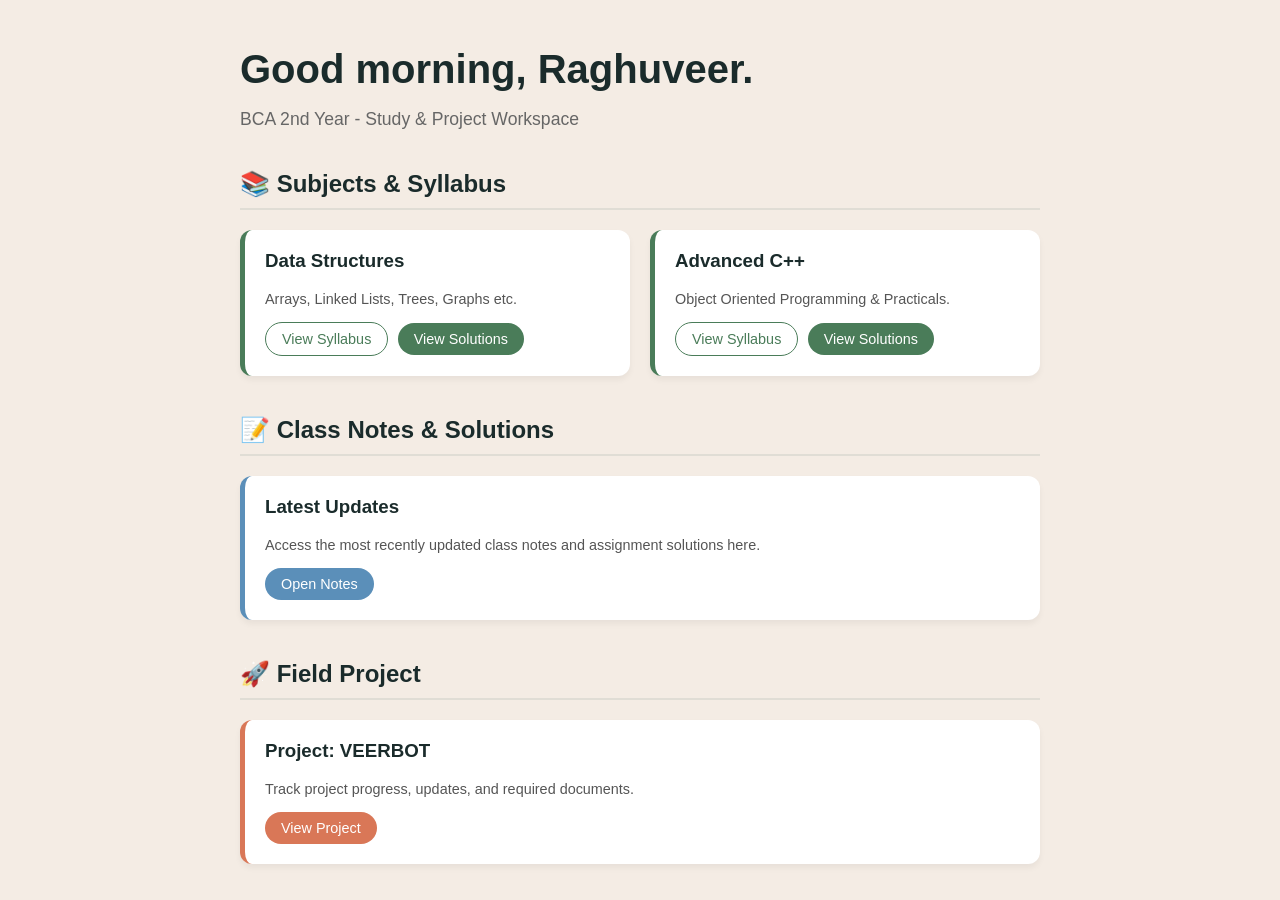
==== templates/index.html @ 120b3459 "Rename index.html to templates/index.html" ====
<!DOCTYPE html>
<html lang="en">
<head>
    <meta charset="UTF-8">
    <meta name="viewport" content="width=device-width, initial-scale=1.0">
    <title>Personal Workspace - Raghuveer</title>
    <style>
        body {
            font-family: 'Segoe UI', Tahoma, Geneva, Verdana, sans-serif;
            background-color: #f4ece4;
            color: #333;
            margin: 0;
            padding: 20px;
        }
        .container {
            max-width: 800px;
            margin: 0 auto;
        }
        h1 {
            font-size: 2.5em;
            color: #1a2b2b;
            margin-bottom: 5px;
        }
        p.subtitle {
            color: #666;
            margin-bottom: 30px;
            font-size: 1.1em;
        }
        .section-title {
            font-size: 1.5em;
            color: #1a2b2b;
            margin-top: 40px;
            border-bottom: 2px solid #e0ddd5;
            padding-bottom: 10px;
        }
        .card-grid {
            display: grid;
            grid-template-columns: repeat(auto-fit, minmax(250px, 1fr));
            gap: 20px;
            margin-top: 20px;
        }
        .card {
            background-color: #ffffff;
            border-radius: 12px;
            padding: 20px;
            box-shadow: 0 4px 6px rgba(0,0,0,0.05);
            border-left: 5px solid #4a7c59;
        }
        .card h3 {
            margin-top: 0;
            color: #1a2b2b;
        }
        .card p {
            color: #555;
            font-size: 0.9em;
            margin-bottom: 15px;
        }
        .btn {
            display: inline-block;
            background-color: #4a7c59;
            color: white;
            padding: 8px 16px;
            border-radius: 20px;
            text-decoration: none;
            font-size: 0.9em;
            margin-right: 5px;
            border: none;
        }
        .btn-outline {
            background-color: transparent;
            color: #4a7c59;
            border: 1px solid #4a7c59;
        }
    </style>
</head>
<body>
    <div class="container">
        <h1>Good morning, Raghuveer.</h1>
        <p class="subtitle">BCA 2nd Year - Study & Project Workspace</p>

        <h2 class="section-title">📚 Subjects & Syllabus</h2>
        <div class="card-grid">
            <div class="card">
                <h3>Data Structures</h3>
                <p>Arrays, Linked Lists, Trees, Graphs etc.</p>
                <a href="#" class="btn btn-outline">View Syllabus</a>
                <a href="#" class="btn">View Solutions</a>
            </div>
            <div class="card">
                <h3>Advanced C++</h3>
                <p>Object Oriented Programming & Practicals.</p>
                <a href="#" class="btn btn-outline">View Syllabus</a>
                <a href="#" class="btn">View Solutions</a>
            </div>
        </div>

        <h2 class="section-title">📝 Class Notes & Solutions</h2>
        <div class="card-grid">
            <div class="card" style="border-left-color: #5b8fb9;">
                <h3>Latest Updates</h3>
                <p>Access the most recently updated class notes and assignment solutions here.</p>
                <a href="#" class="btn" style="background-color: #5b8fb9;">Open Notes</a>
            </div>
        </div>

        <h2 class="section-title">🚀 Field Project</h2>
        <div class="card-grid">
            <div class="card" style="border-left-color: #d97757;">
                <h3>Project: VEERBOT</h3>
                <p>Track project progress, updates, and required documents.</p>
                <a href="#" class="btn" style="background-color: #d97757;">View Project</a>
            </div>
        </div>
    </div>
</body>
</html>
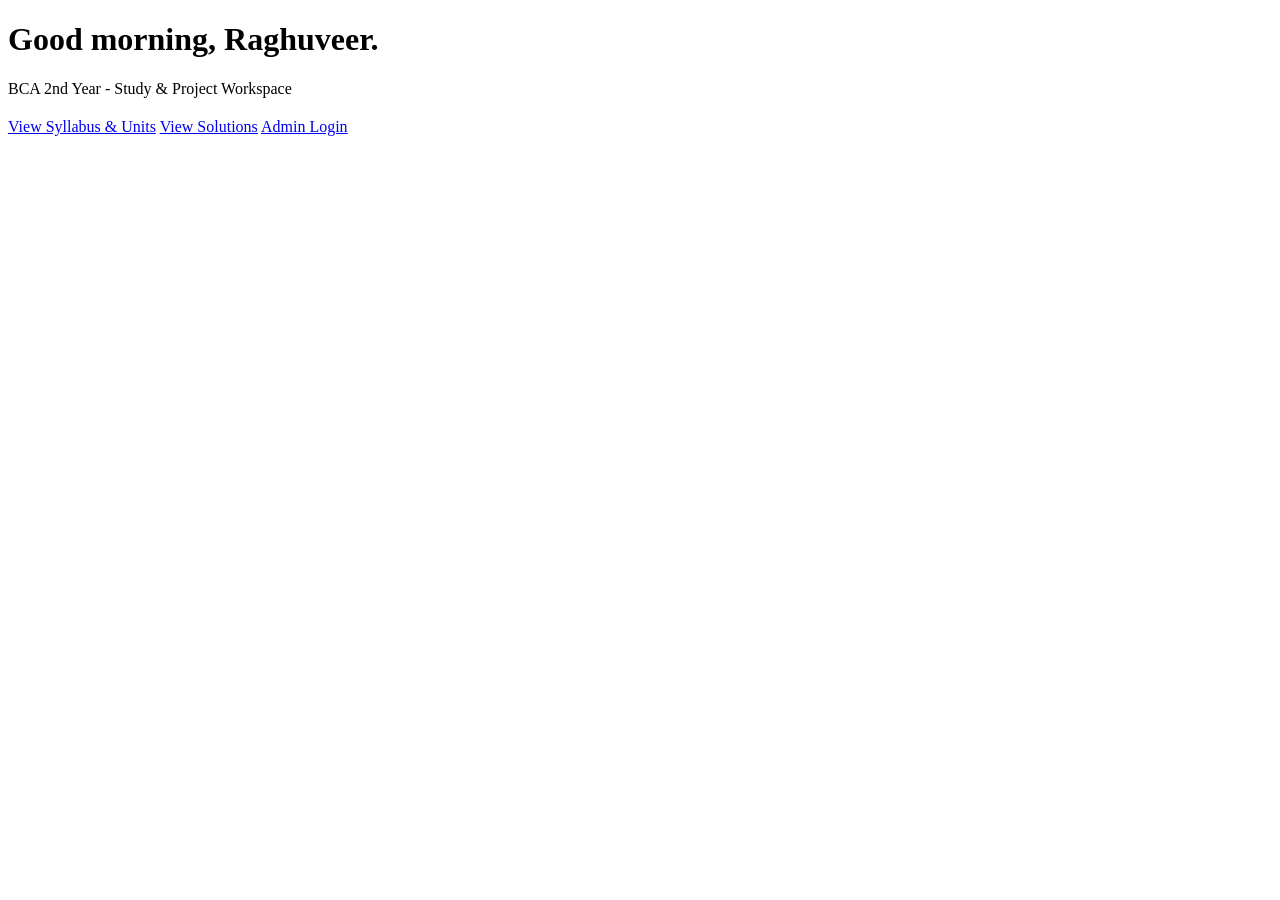
==== commit f1734e5c: "Update index.html" ====
--- a/templates/index.html
+++ b/templates/index.html
@@ -3,113 +3,18 @@
 <head>
     <meta charset="UTF-8">
     <meta name="viewport" content="width=device-width, initial-scale=1.0">
-    <title>Personal Workspace - Raghuveer</title>
-    <style>
-        body {
-            font-family: 'Segoe UI', Tahoma, Geneva, Verdana, sans-serif;
-            background-color: #f4ece4;
-            color: #333;
-            margin: 0;
-            padding: 20px;
-        }
-        .container {
-            max-width: 800px;
-            margin: 0 auto;
-        }
-        h1 {
-            font-size: 2.5em;
-            color: #1a2b2b;
-            margin-bottom: 5px;
-        }
-        p.subtitle {
-            color: #666;
-            margin-bottom: 30px;
-            font-size: 1.1em;
-        }
-        .section-title {
-            font-size: 1.5em;
-            color: #1a2b2b;
-            margin-top: 40px;
-            border-bottom: 2px solid #e0ddd5;
-            padding-bottom: 10px;
-        }
-        .card-grid {
-            display: grid;
-            grid-template-columns: repeat(auto-fit, minmax(250px, 1fr));
-            gap: 20px;
-            margin-top: 20px;
-        }
-        .card {
-            background-color: #ffffff;
-            border-radius: 12px;
-            padding: 20px;
-            box-shadow: 0 4px 6px rgba(0,0,0,0.05);
-            border-left: 5px solid #4a7c59;
-        }
-        .card h3 {
-            margin-top: 0;
-            color: #1a2b2b;
-        }
-        .card p {
-            color: #555;
-            font-size: 0.9em;
-            margin-bottom: 15px;
-        }
-        .btn {
-            display: inline-block;
-            background-color: #4a7c59;
-            color: white;
-            padding: 8px 16px;
-            border-radius: 20px;
-            text-decoration: none;
-            font-size: 0.9em;
-            margin-right: 5px;
-            border: none;
-        }
-        .btn-outline {
-            background-color: transparent;
-            color: #4a7c59;
-            border: 1px solid #4a7c59;
-        }
-    </style>
+    <title>BCA 2nd Year Portal</title>
+    <link rel="stylesheet" href="{{ url_for('static', filename='style.css') }}">
 </head>
 <body>
     <div class="container">
         <h1>Good morning, Raghuveer.</h1>
-        <p class="subtitle">BCA 2nd Year - Study & Project Workspace</p>
-
-        <h2 class="section-title">📚 Subjects & Syllabus</h2>
-        <div class="card-grid">
-            <div class="card">
-                <h3>Data Structures</h3>
-                <p>Arrays, Linked Lists, Trees, Graphs etc.</p>
-                <a href="#" class="btn btn-outline">View Syllabus</a>
-                <a href="#" class="btn">View Solutions</a>
-            </div>
-            <div class="card">
-                <h3>Advanced C++</h3>
-                <p>Object Oriented Programming & Practicals.</p>
-                <a href="#" class="btn btn-outline">View Syllabus</a>
-                <a href="#" class="btn">View Solutions</a>
-            </div>
-        </div>
-
-        <h2 class="section-title">📝 Class Notes & Solutions</h2>
-        <div class="card-grid">
-            <div class="card" style="border-left-color: #5b8fb9;">
-                <h3>Latest Updates</h3>
-                <p>Access the most recently updated class notes and assignment solutions here.</p>
-                <a href="#" class="btn" style="background-color: #5b8fb9;">Open Notes</a>
-            </div>
-        </div>
-
-        <h2 class="section-title">🚀 Field Project</h2>
-        <div class="card-grid">
-            <div class="card" style="border-left-color: #d97757;">
-                <h3>Project: VEERBOT</h3>
-                <p>Track project progress, updates, and required documents.</p>
-                <a href="#" class="btn" style="background-color: #d97757;">View Project</a>
-            </div>
+        <p>BCA 2nd Year - Study & Project Workspace</p>
+        
+        <div class="nav-links" style="margin-top: 20px;">
+            <a href="/syllabus" class="btn">View Syllabus & Units</a>
+            <a href="/solutions" class="btn">View Solutions</a>
+            <a href="/admin" class="btn">Admin Login</a>
         </div>
     </div>
 </body>
